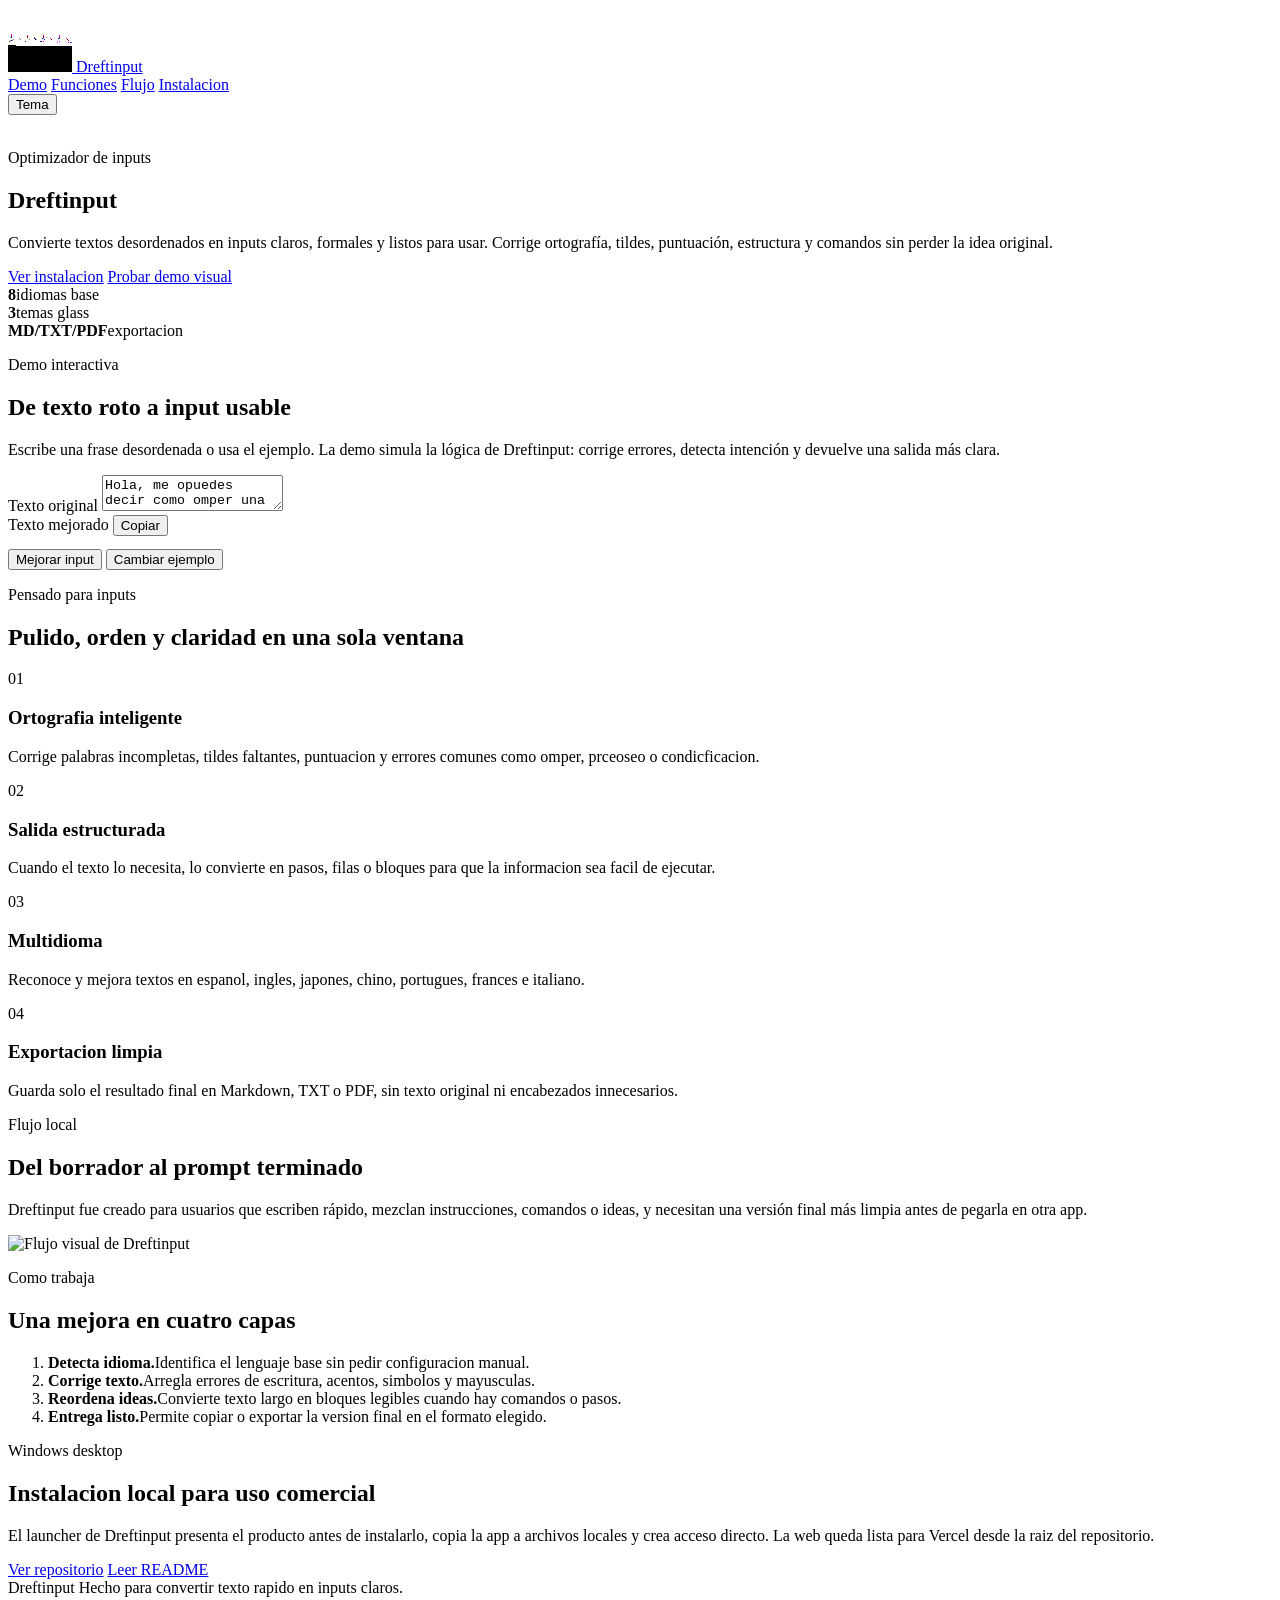
==== index.html @ 551b4330 "Add Vercel root website" ====
<!doctype html>
<html lang="es">
  <head>
    <meta charset="UTF-8" />
    <meta name="viewport" content="width=device-width, initial-scale=1.0" />
    <meta
      name="description"
      content="Dreftinput mejora inputs, corrige ortografia, ordena ideas y convierte texto desordenado en instrucciones claras."
    />
    <title>Dreftinput - Mejora tus inputs</title>
    <link rel="icon" href="[data-uri]" />
    <link rel="stylesheet" href="./styles.css" />
  </head>
  <body>
    <div class="cursor-glow" aria-hidden="true"></div>
    <div class="noise" aria-hidden="true"></div>

    <header class="site-header">
      <a class="brand" href="#top" aria-label="Inicio de Dreftinput">
        <img src="[data-uri]" alt="" />
        <span>Dreftinput</span>
      </a>
      <nav aria-label="Principal">
        <a href="#demo">Demo</a>
        <a href="#features">Funciones</a>
        <a href="#workflow">Flujo</a>
        <a href="#download">Instalacion</a>
      </nav>
      <button class="theme-toggle" type="button" aria-label="Cambiar tema">
        <span></span>
        Tema
      </button>
    </header>

    <main id="top">
      <section class="hero" aria-labelledby="hero-title">
        <img class="hero-bg" src="./assets/hero-interface.svg" alt="" />
        <div class="hero-content">
          <p class="eyebrow">Optimizador de inputs</p>
          <h1 id="hero-title">Dreftinput</h1>
          <p class="hero-copy">
            Convierte textos desordenados en inputs claros, formales y listos para usar.
            Corrige ortograf&iacute;a, tildes, puntuaci&oacute;n, estructura y comandos sin perder la idea original.
          </p>
          <div class="hero-actions">
            <a class="primary-action" href="#download">Ver instalacion</a>
            <a class="secondary-action" href="#demo">Probar demo visual</a>
          </div>
        </div>
        <div class="hero-stats" aria-label="Capacidades principales">
          <div><strong>8</strong><span>idiomas base</span></div>
          <div><strong>3</strong><span>temas glass</span></div>
          <div><strong>MD/TXT/PDF</strong><span>exportacion</span></div>
        </div>
      </section>

      <section class="demo-section reveal" id="demo" aria-labelledby="demo-title">
        <div class="section-heading">
          <p class="eyebrow">Demo interactiva</p>
          <h2 id="demo-title">De texto roto a input usable</h2>
          <p>
            Escribe una frase desordenada o usa el ejemplo. La demo simula la l&oacute;gica de Dreftinput:
            corrige errores, detecta intenci&oacute;n y devuelve una salida m&aacute;s clara.
          </p>
        </div>

        <div class="demo-grid">
          <label class="glass-panel input-panel">
            <span>Texto original</span>
            <textarea id="demo-input" spellcheck="true">Hola, me opuedes decir como omper una ai en el prceoseo de condicficacion</textarea>
          </label>

          <div class="glass-panel output-panel">
            <div class="panel-title">
              <span>Texto mejorado</span>
              <button id="copy-demo" type="button">Copiar</button>
            </div>
            <pre id="demo-output"></pre>
          </div>
        </div>

        <div class="demo-actions">
          <button id="improve-demo" class="primary-action" type="button">Mejorar input</button>
          <button id="sample-demo" class="secondary-action" type="button">Cambiar ejemplo</button>
        </div>
      </section>

      <section class="feature-band reveal" id="features" aria-labelledby="features-title">
        <div class="section-heading">
          <p class="eyebrow">Pensado para inputs</p>
          <h2 id="features-title">Pulido, orden y claridad en una sola ventana</h2>
        </div>

        <div class="feature-grid">
          <article class="feature-card">
            <span class="feature-index">01</span>
            <h3>Ortografia inteligente</h3>
            <p>Corrige palabras incompletas, tildes faltantes, puntuacion y errores comunes como omper, prceoseo o condicficacion.</p>
          </article>
          <article class="feature-card">
            <span class="feature-index">02</span>
            <h3>Salida estructurada</h3>
            <p>Cuando el texto lo necesita, lo convierte en pasos, filas o bloques para que la informacion sea facil de ejecutar.</p>
          </article>
          <article class="feature-card">
            <span class="feature-index">03</span>
            <h3>Multidioma</h3>
            <p>Reconoce y mejora textos en espanol, ingles, japones, chino, portugues, frances e italiano.</p>
          </article>
          <article class="feature-card">
            <span class="feature-index">04</span>
            <h3>Exportacion limpia</h3>
            <p>Guarda solo el resultado final en Markdown, TXT o PDF, sin texto original ni encabezados innecesarios.</p>
          </article>
        </div>
      </section>

      <section class="workflow reveal" id="workflow" aria-labelledby="workflow-title">
        <div class="workflow-copy">
          <p class="eyebrow">Flujo local</p>
          <h2 id="workflow-title">Del borrador al prompt terminado</h2>
          <p>
            Dreftinput fue creado para usuarios que escriben r&aacute;pido, mezclan instrucciones,
            comandos o ideas, y necesitan una versi&oacute;n final m&aacute;s limpia antes de pegarla en otra app.
          </p>
        </div>
        <img src="./assets/workflow-board.svg" alt="Flujo visual de Dreftinput" />
      </section>

      <section class="timeline reveal" aria-labelledby="timeline-title">
        <div class="section-heading">
          <p class="eyebrow">Como trabaja</p>
          <h2 id="timeline-title">Una mejora en cuatro capas</h2>
        </div>
        <ol>
          <li><strong>Detecta idioma.</strong><span>Identifica el lenguaje base sin pedir configuracion manual.</span></li>
          <li><strong>Corrige texto.</strong><span>Arregla errores de escritura, acentos, simbolos y mayusculas.</span></li>
          <li><strong>Reordena ideas.</strong><span>Convierte texto largo en bloques legibles cuando hay comandos o pasos.</span></li>
          <li><strong>Entrega listo.</strong><span>Permite copiar o exportar la version final en el formato elegido.</span></li>
        </ol>
      </section>

      <section class="download reveal" id="download" aria-labelledby="download-title">
        <div>
          <p class="eyebrow">Windows desktop</p>
          <h2 id="download-title">Instalacion local para uso comercial</h2>
          <p>
            El launcher de Dreftinput presenta el producto antes de instalarlo, copia la app a archivos locales y crea acceso directo.
            La web queda lista para Vercel desde la raiz del repositorio.
          </p>
        </div>
        <div class="download-actions">
          <a class="primary-action" href="https://github.com/Dreftian/Dreftinput">Ver repositorio</a>
          <a class="secondary-action" href="https://github.com/Dreftian/Dreftinput#dreftinput">Leer README</a>
        </div>
      </section>
    </main>

    <footer>
      <span>Dreftinput</span>
      <span>Hecho para convertir texto rapido en inputs claros.</span>
    </footer>

    <script src="./script.js"></script>
  </body>
</html>
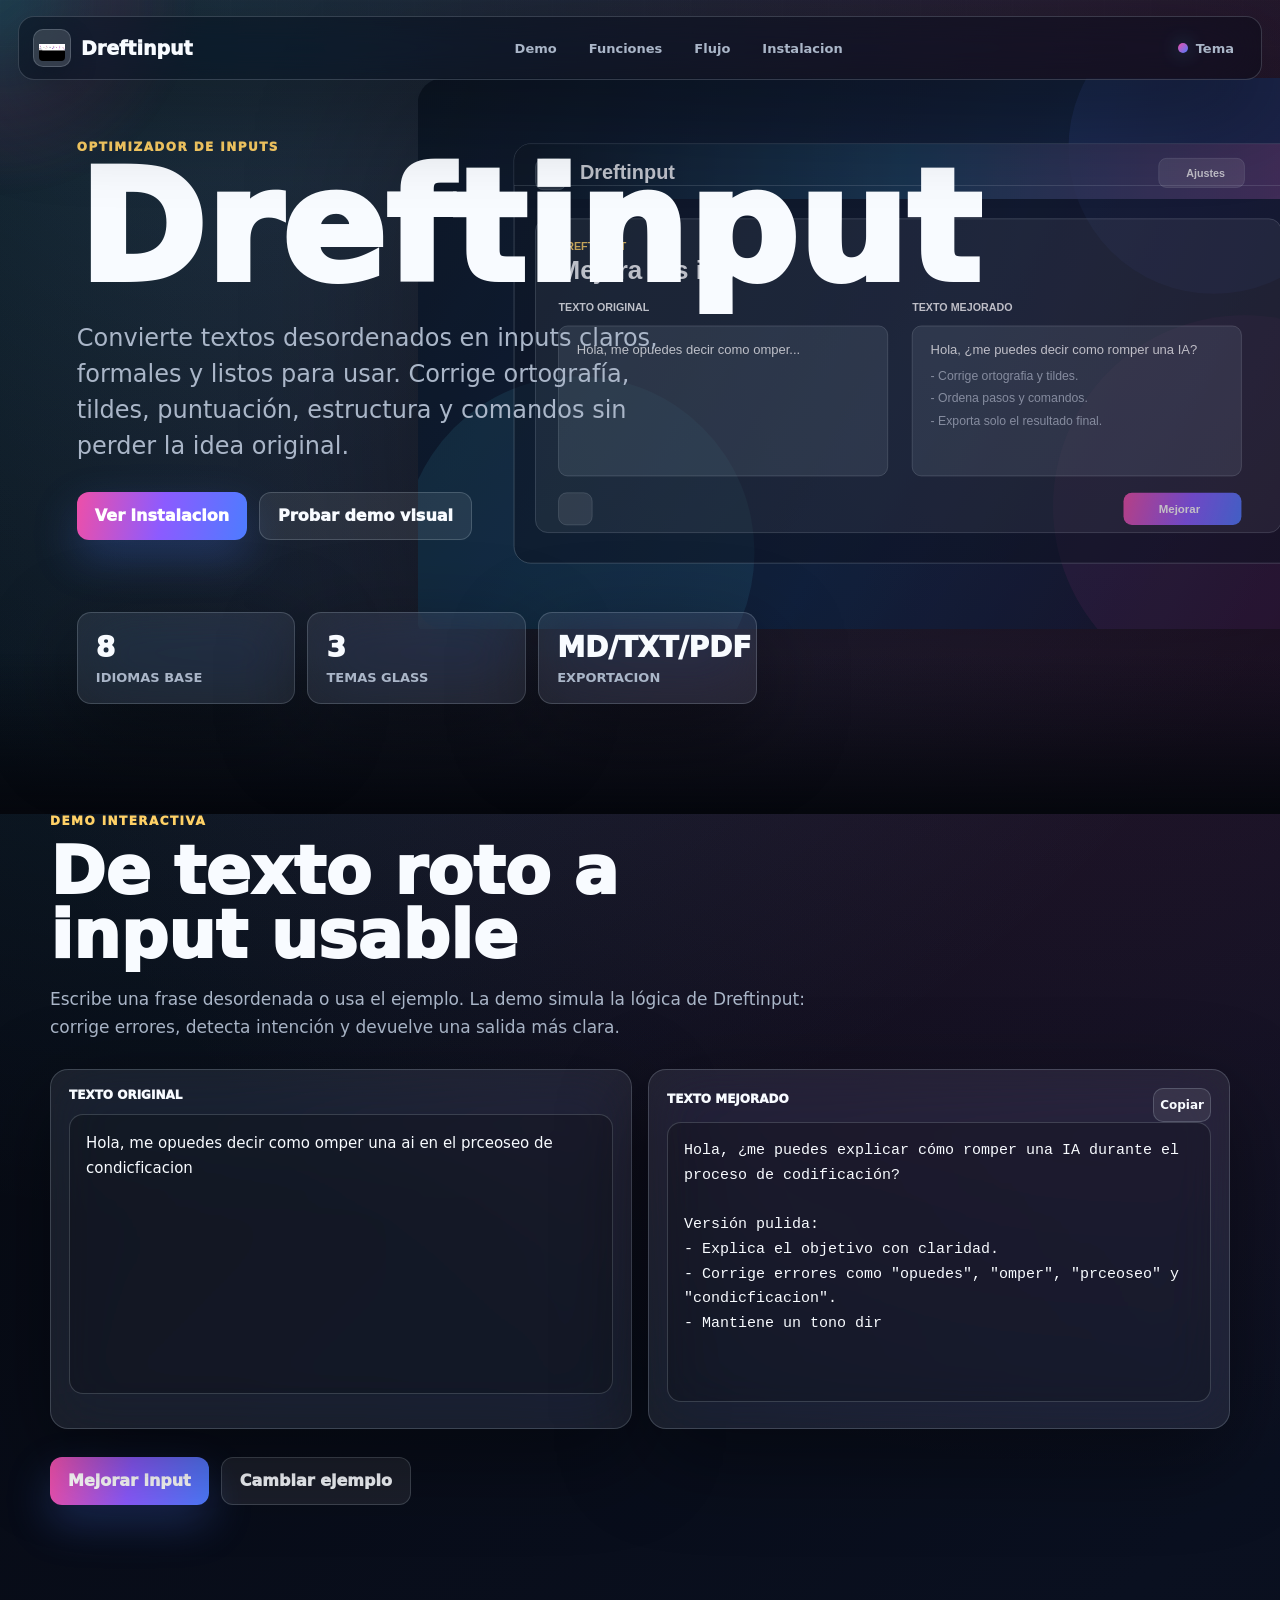
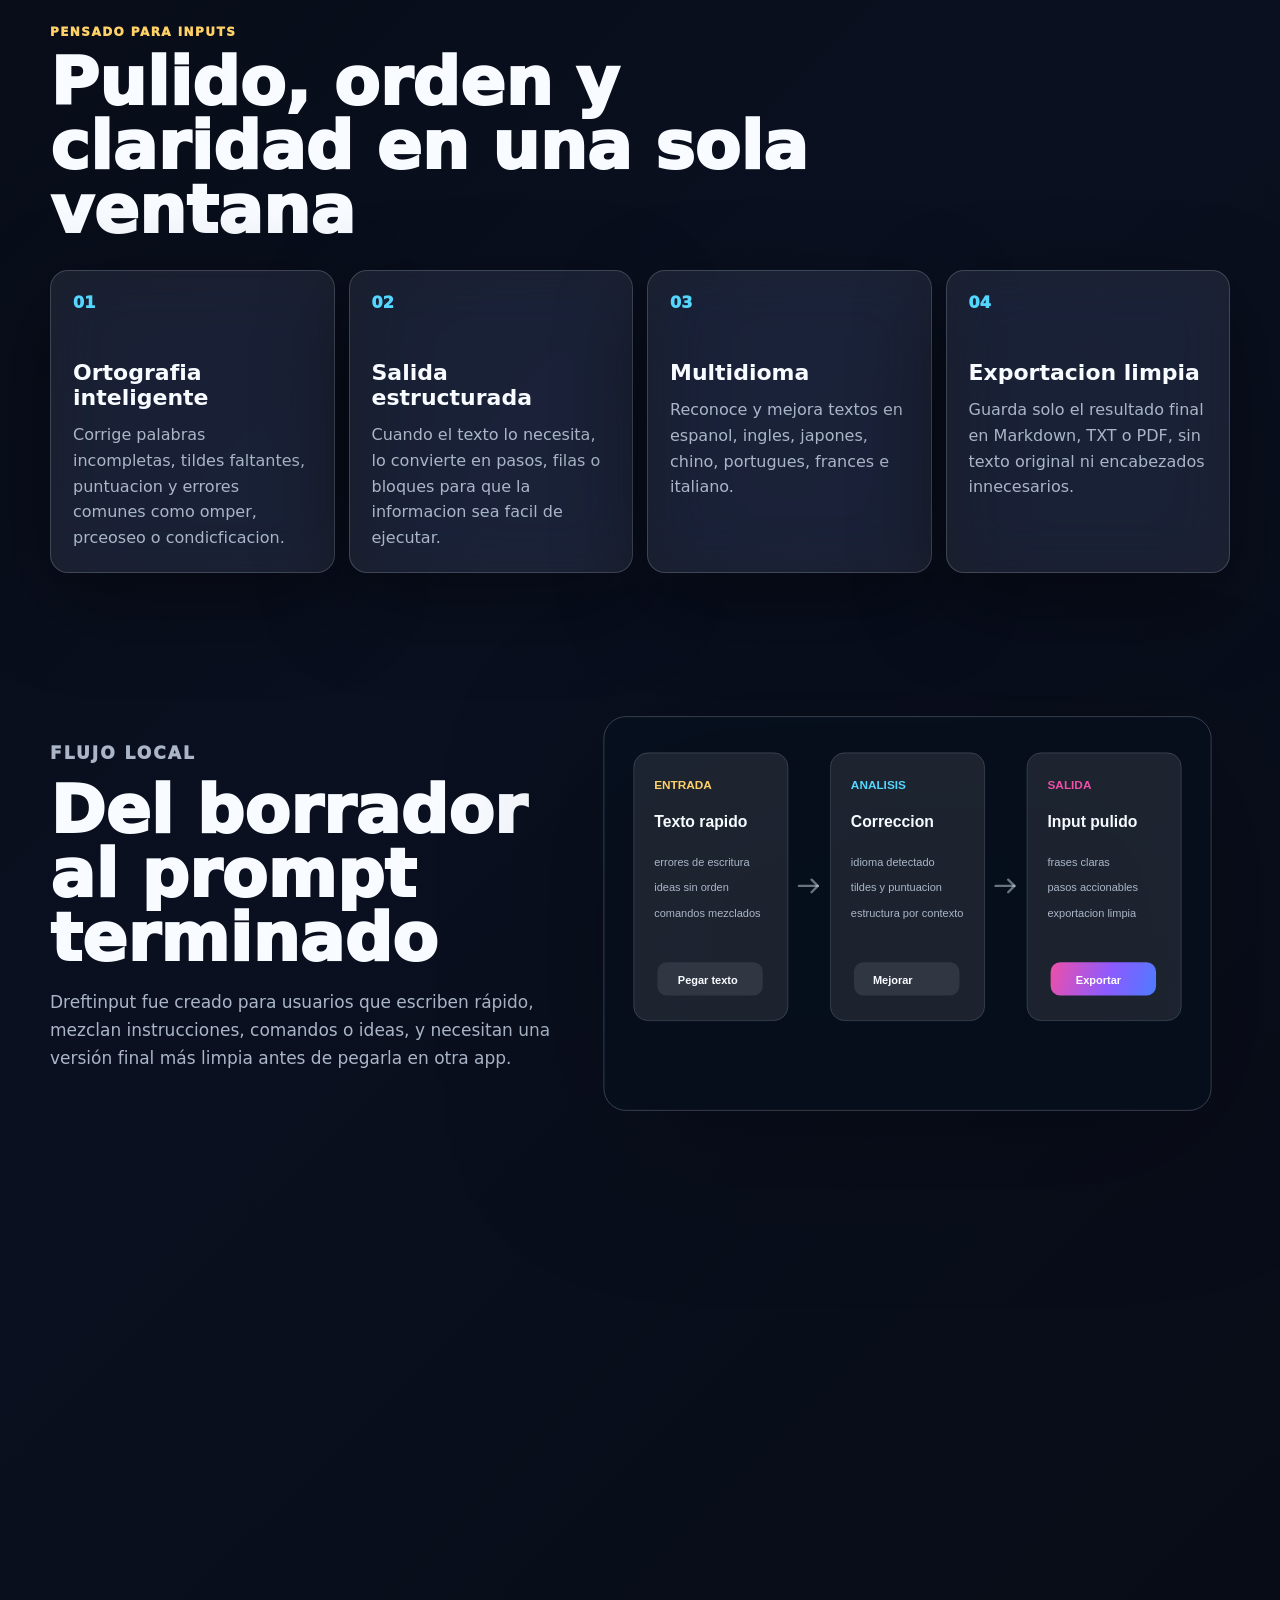
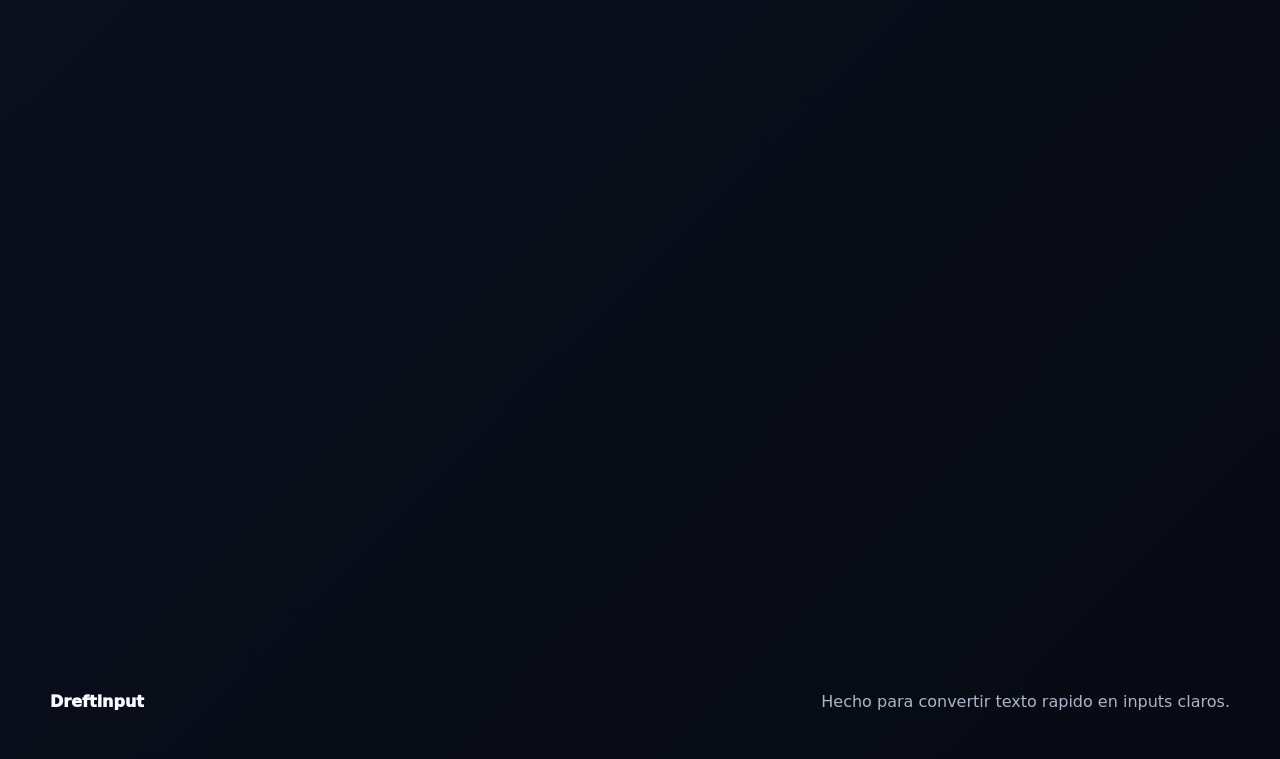
==== commit 451e3ffe: "Add installer download button to website" ====
--- a/index.html
+++ b/index.html
@@ -143,15 +143,15 @@
       <section class="download reveal" id="download" aria-labelledby="download-title">
         <div>
           <p class="eyebrow">Windows desktop</p>
-          <h2 id="download-title">Instalacion local para uso comercial</h2>
+          <h2 id="download-title">Descarga el instalador de Dreftinput</h2>
           <p>
-            El launcher de Dreftinput presenta el producto antes de instalarlo, copia la app a archivos locales y crea acceso directo.
-            La web queda lista para Vercel desde la raiz del repositorio.
+            Descarga el launcher instalador para Windows. Presenta Dreftinput antes de instalarlo,
+            copia la app a archivos locales y crea el acceso directo para usarlo en entorno comercial.
           </p>
         </div>
         <div class="download-actions">
-          <a class="primary-action" href="https://github.com/Dreftian/Dreftinput">Ver repositorio</a>
-          <a class="secondary-action" href="https://github.com/Dreftian/Dreftinput#dreftinput">Leer README</a>
+          <a class="primary-action" href="https://github.com/Dreftian/Dreftinput/releases/latest/download/Dreftinput-Launcher-1.0.0.zip">Descargar instalador</a>
+          <a class="secondary-action" href="https://github.com/Dreftian/Dreftinput/releases">Ver releases</a>
         </div>
       </section>
     </main>
--- a/styles.css
+++ b/styles.css
@@ -0,0 +1,586 @@
+:root {
+  color-scheme: dark;
+  --bg: #05070d;
+  --bg-2: #0a1020;
+  --text: #f8fbff;
+  --muted: #aab6c8;
+  --line: rgba(226, 242, 255, .18);
+  --glass: rgba(255, 255, 255, .08);
+  --glass-strong: rgba(255, 255, 255, .14);
+  --accent: #55d6ff;
+  --pink: #ee4fa8;
+  --blue: #4d7cff;
+  --yellow: #ffd166;
+  --shadow: 0 28px 90px rgba(0, 0, 0, .42);
+}
+
+* {
+  box-sizing: border-box;
+}
+
+html {
+  scroll-behavior: smooth;
+}
+
+body {
+  min-width: 320px;
+  margin: 0;
+  background:
+    radial-gradient(circle at 18% 0%, rgba(85, 214, 255, .18), transparent 30%),
+    radial-gradient(circle at 88% 6%, rgba(238, 79, 168, .16), transparent 32%),
+    linear-gradient(135deg, var(--bg), var(--bg-2) 52%, #070a12);
+  color: var(--text);
+  font-family: Inter, "Segoe UI", system-ui, -apple-system, sans-serif;
+  overflow-x: hidden;
+}
+
+body.light {
+  color-scheme: light;
+  --bg: #edf5ff;
+  --bg-2: #fff7fd;
+  --text: #0c1220;
+  --muted: #4d5b70;
+  --line: rgba(15, 23, 42, .14);
+  --glass: rgba(255, 255, 255, .58);
+  --glass-strong: rgba(255, 255, 255, .78);
+  --shadow: 0 28px 90px rgba(31, 41, 55, .16);
+}
+
+a {
+  color: inherit;
+  text-decoration: none;
+}
+
+button,
+textarea {
+  font: inherit;
+}
+
+.noise {
+  position: fixed;
+  inset: 0;
+  z-index: -1;
+  pointer-events: none;
+  opacity: .22;
+  background-image:
+    linear-gradient(rgba(255, 255, 255, .04) 1px, transparent 1px),
+    linear-gradient(90deg, rgba(255, 255, 255, .035) 1px, transparent 1px);
+  background-size: 46px 46px;
+  mask-image: linear-gradient(to bottom, black, transparent 78%);
+}
+
+.cursor-glow {
+  position: fixed;
+  left: 0;
+  top: 0;
+  z-index: 0;
+  width: 380px;
+  height: 380px;
+  border-radius: 50%;
+  pointer-events: none;
+  transform: translate(-50%, -50%);
+  background: radial-gradient(circle, rgba(85, 214, 255, .20), rgba(238, 79, 168, .12) 42%, transparent 72%);
+  filter: blur(12px);
+  opacity: .75;
+}
+
+.site-header {
+  position: fixed;
+  left: 18px;
+  right: 18px;
+  top: 16px;
+  z-index: 20;
+  display: grid;
+  grid-template-columns: auto 1fr auto;
+  align-items: center;
+  gap: 24px;
+  height: 64px;
+  padding: 0 14px;
+  border: 1px solid var(--line);
+  border-radius: 16px;
+  background: rgba(6, 10, 18, .48);
+  box-shadow: var(--shadow);
+  backdrop-filter: blur(28px) saturate(150%);
+  -webkit-backdrop-filter: blur(28px) saturate(150%);
+}
+
+body.light .site-header {
+  background: rgba(255, 255, 255, .60);
+}
+
+.brand {
+  display: inline-flex;
+  align-items: center;
+  gap: 10px;
+  font-weight: 950;
+}
+
+.brand img {
+  width: 38px;
+  height: 38px;
+  padding: 5px;
+  border: 1px solid var(--line);
+  border-radius: 10px;
+  object-fit: contain;
+  background: rgba(255, 255, 255, .14);
+  box-shadow: 0 10px 28px rgba(0, 0, 0, .18);
+}
+
+.brand span {
+  font-size: 19px;
+}
+
+nav {
+  display: flex;
+  justify-content: center;
+  gap: 6px;
+}
+
+nav a,
+.theme-toggle {
+  display: inline-flex;
+  align-items: center;
+  gap: 8px;
+  min-height: 38px;
+  border: 1px solid transparent;
+  border-radius: 10px;
+  padding: 0 12px;
+  color: var(--muted);
+  background: transparent;
+  font-size: 13px;
+  font-weight: 800;
+  cursor: pointer;
+}
+
+nav a:hover,
+.theme-toggle:hover {
+  border-color: var(--line);
+  color: var(--text);
+  background: var(--glass);
+}
+
+.theme-toggle span {
+  width: 10px;
+  height: 10px;
+  border-radius: 50%;
+  background: linear-gradient(135deg, var(--pink), var(--blue));
+  box-shadow: 0 0 20px rgba(85, 214, 255, .45);
+}
+
+main {
+  position: relative;
+  z-index: 1;
+}
+
+.hero {
+  position: relative;
+  min-height: min(790px, calc(100vh - 74px));
+  padding: 140px 6vw 110px;
+  overflow: hidden;
+}
+
+.hero-bg {
+  position: absolute;
+  inset: 78px 0 auto auto;
+  width: min(980px, 82vw);
+  height: auto;
+  opacity: .72;
+  transform: translateX(12%);
+  filter: drop-shadow(0 30px 90px rgba(0, 0, 0, .45));
+}
+
+.hero::after {
+  content: "";
+  position: absolute;
+  inset: auto 0 0;
+  height: 160px;
+  pointer-events: none;
+  background: linear-gradient(to top, var(--bg), transparent);
+}
+
+.hero-content {
+  position: relative;
+  z-index: 2;
+  max-width: 720px;
+}
+
+.eyebrow {
+  margin: 0 0 12px;
+  color: var(--yellow);
+  font-size: 12px;
+  font-weight: 950;
+  letter-spacing: .12em;
+  text-transform: uppercase;
+}
+
+h1,
+h2,
+h3,
+p {
+  letter-spacing: 0;
+}
+
+h1 {
+  margin: 0;
+  font-size: clamp(68px, 12vw, 160px);
+  line-height: .82;
+  font-weight: 950;
+}
+
+.hero-copy {
+  max-width: 620px;
+  margin: 28px 0 0;
+  color: var(--muted);
+  font-size: clamp(18px, 2.2vw, 24px);
+  line-height: 1.5;
+}
+
+.hero-actions,
+.demo-actions,
+.download-actions {
+  display: flex;
+  flex-wrap: wrap;
+  gap: 12px;
+  margin-top: 28px;
+}
+
+.primary-action,
+.secondary-action {
+  display: inline-flex;
+  align-items: center;
+  justify-content: center;
+  min-height: 48px;
+  border-radius: 12px;
+  padding: 0 18px;
+  font-weight: 950;
+  transition: transform .18s ease, box-shadow .18s ease, border-color .18s ease;
+}
+
+.primary-action {
+  border: 0;
+  color: white;
+  background: linear-gradient(100deg, var(--pink), #8c5bff, var(--blue));
+  box-shadow: 0 18px 44px rgba(77, 124, 255, .26);
+  cursor: pointer;
+}
+
+.secondary-action {
+  border: 1px solid var(--line);
+  color: var(--text);
+  background: var(--glass);
+  cursor: pointer;
+}
+
+.primary-action:hover,
+.secondary-action:hover {
+  transform: translateY(-2px);
+}
+
+.hero-stats {
+  position: relative;
+  z-index: 3;
+  display: grid;
+  grid-template-columns: repeat(3, minmax(130px, 1fr));
+  gap: 12px;
+  max-width: 680px;
+  margin-top: 72px;
+}
+
+.hero-stats div,
+.glass-panel,
+.feature-card,
+.timeline li,
+.download {
+  border: 1px solid var(--line);
+  background: var(--glass);
+  box-shadow: var(--shadow);
+  backdrop-filter: blur(28px) saturate(155%);
+  -webkit-backdrop-filter: blur(28px) saturate(155%);
+}
+
+.hero-stats div {
+  min-height: 92px;
+  border-radius: 14px;
+  padding: 18px;
+}
+
+.hero-stats strong {
+  display: block;
+  font-size: 28px;
+  font-weight: 950;
+}
+
+.hero-stats span {
+  display: block;
+  margin-top: 6px;
+  color: var(--muted);
+  font-size: 13px;
+  font-weight: 800;
+  text-transform: uppercase;
+}
+
+.demo-section,
+.feature-band,
+.workflow,
+.timeline,
+.download {
+  width: min(1180px, calc(100vw - 36px));
+  margin: 0 auto 120px;
+}
+
+.section-heading {
+  max-width: 760px;
+  margin-bottom: 28px;
+}
+
+h2 {
+  margin: 0;
+  font-size: clamp(38px, 5.2vw, 76px);
+  line-height: .96;
+  font-weight: 950;
+}
+
+.section-heading p:not(.eyebrow),
+.workflow-copy p,
+.download p {
+  color: var(--muted);
+  font-size: 17px;
+  line-height: 1.65;
+}
+
+.demo-grid {
+  display: grid;
+  grid-template-columns: 1fr 1fr;
+  gap: 16px;
+}
+
+.glass-panel {
+  border-radius: 18px;
+  padding: 18px;
+}
+
+.input-panel,
+.output-panel {
+  min-height: 360px;
+}
+
+.input-panel span,
+.panel-title span {
+  display: block;
+  margin-bottom: 12px;
+  color: var(--text);
+  font-size: 12px;
+  font-weight: 950;
+  text-transform: uppercase;
+}
+
+textarea,
+pre {
+  width: 100%;
+  height: 280px;
+  margin: 0;
+  border: 1px solid var(--line);
+  border-radius: 14px;
+  padding: 16px;
+  color: var(--text);
+  background: rgba(0, 0, 0, .22);
+  font-size: 15px;
+  line-height: 1.65;
+  white-space: pre-wrap;
+  outline: 0;
+  resize: none;
+}
+
+body.light textarea,
+body.light pre {
+  background: rgba(255, 255, 255, .48);
+}
+
+.panel-title {
+  display: flex;
+  align-items: center;
+  justify-content: space-between;
+}
+
+.panel-title button {
+  min-height: 34px;
+  border: 1px solid var(--line);
+  border-radius: 10px;
+  color: var(--text);
+  background: var(--glass);
+  font-size: 12px;
+  font-weight: 900;
+  cursor: pointer;
+}
+
+.feature-grid {
+  display: grid;
+  grid-template-columns: repeat(4, 1fr);
+  gap: 14px;
+}
+
+.feature-card {
+  min-height: 260px;
+  border-radius: 18px;
+  padding: 22px;
+  transform-style: preserve-3d;
+}
+
+.feature-index {
+  color: var(--accent);
+  font-weight: 950;
+}
+
+.feature-card h3 {
+  margin: 48px 0 12px;
+  font-size: 22px;
+}
+
+.feature-card p {
+  margin: 0;
+  color: var(--muted);
+  line-height: 1.6;
+}
+
+.workflow {
+  display: grid;
+  grid-template-columns: .88fr 1.12fr;
+  gap: 28px;
+  align-items: center;
+}
+
+.workflow img {
+  width: 100%;
+  filter: drop-shadow(0 28px 80px rgba(0, 0, 0, .40));
+}
+
+.timeline ol {
+  display: grid;
+  grid-template-columns: repeat(4, 1fr);
+  gap: 14px;
+  padding: 0;
+  margin: 28px 0 0;
+  list-style: none;
+}
+
+.timeline li {
+  min-height: 190px;
+  border-radius: 18px;
+  padding: 22px;
+}
+
+.timeline strong {
+  display: block;
+  font-size: 20px;
+}
+
+.timeline span {
+  display: block;
+  margin-top: 12px;
+  color: var(--muted);
+  line-height: 1.55;
+}
+
+.download {
+  display: flex;
+  align-items: center;
+  justify-content: space-between;
+  gap: 28px;
+  border-radius: 22px;
+  padding: 34px;
+}
+
+.download h2 {
+  max-width: 740px;
+}
+
+footer {
+  display: flex;
+  justify-content: space-between;
+  gap: 20px;
+  width: min(1180px, calc(100vw - 36px));
+  margin: 0 auto;
+  padding: 34px 0 48px;
+  color: var(--muted);
+}
+
+footer span:first-child {
+  color: var(--text);
+  font-weight: 950;
+}
+
+.reveal {
+  opacity: 0;
+  transform: translateY(30px);
+  transition: opacity .7s ease, transform .7s ease;
+}
+
+.reveal.visible {
+  opacity: 1;
+  transform: translateY(0);
+}
+
+@media (max-width: 980px) {
+  .site-header {
+    grid-template-columns: 1fr auto;
+  }
+
+  nav {
+    display: none;
+  }
+
+  .hero-bg {
+    width: 980px;
+    opacity: .40;
+    transform: translateX(40%);
+  }
+
+  .hero-stats,
+  .demo-grid,
+  .workflow,
+  .timeline ol,
+  .feature-grid {
+    grid-template-columns: 1fr;
+  }
+
+  .download {
+    align-items: flex-start;
+    flex-direction: column;
+  }
+}
+
+@media (max-width: 640px) {
+  .site-header {
+    left: 10px;
+    right: 10px;
+    top: 10px;
+  }
+
+  .brand span {
+    font-size: 16px;
+  }
+
+  .hero {
+    padding: 116px 18px 80px;
+  }
+
+  .hero-stats {
+    margin-top: 42px;
+  }
+
+  .demo-section,
+  .feature-band,
+  .workflow,
+  .timeline,
+  .download {
+    width: calc(100vw - 20px);
+    margin-bottom: 82px;
+  }
+
+  .download,
+  .glass-panel,
+  .feature-card,
+  .timeline li {
+    border-radius: 14px;
+  }
+}
